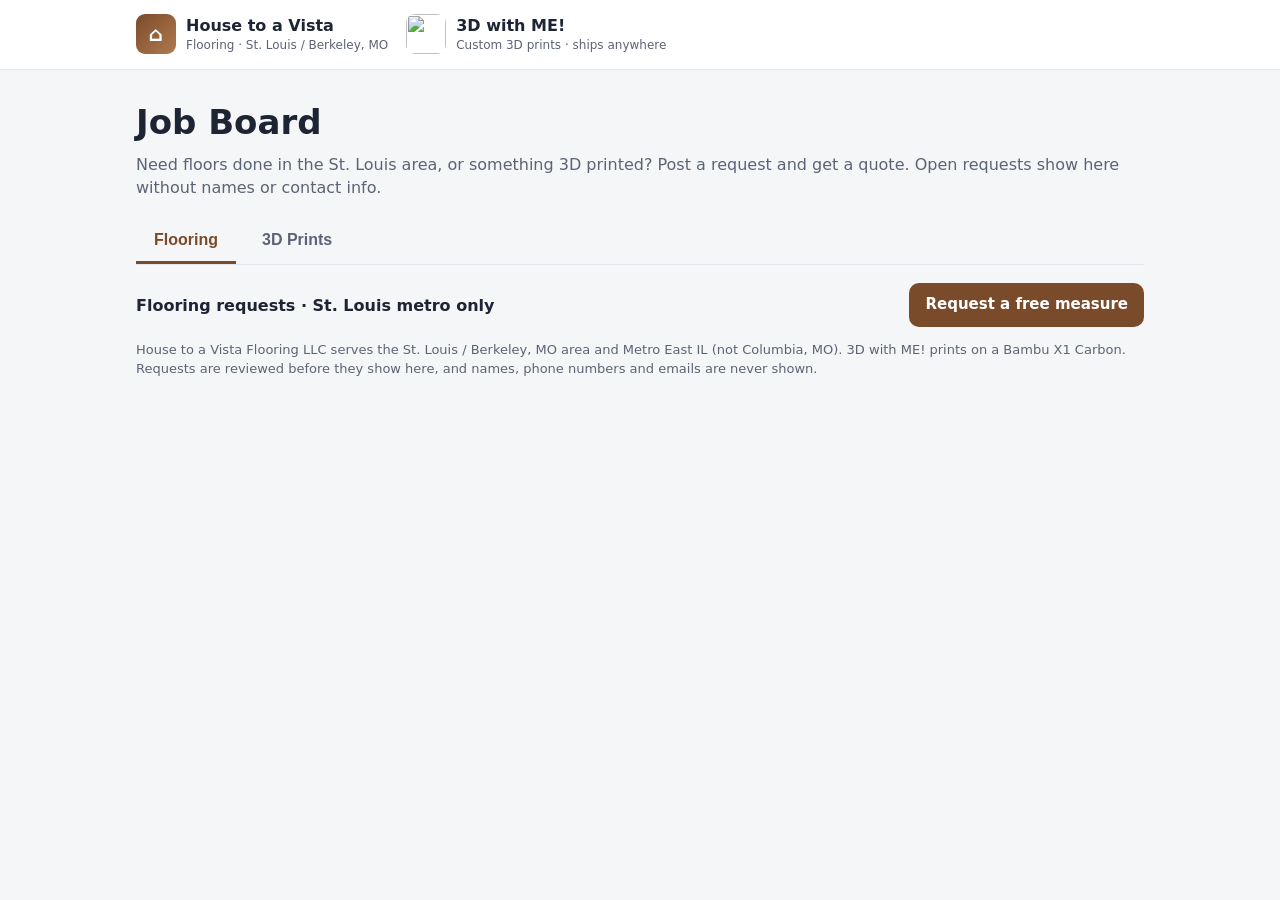
==== index.html @ 8a4352a4 "Add job board pages" ====
<!doctype html>
<html lang="en">
<head>
<meta charset="utf-8">
<meta name="viewport" content="width=device-width,initial-scale=1">
<title>Job Board | House to a Vista Flooring + 3D with ME!</title>
<meta name="description" content="Request flooring work in the St. Louis area or a custom 3D print. Open requests from House to a Vista Flooring and 3D with ME!">
<link rel="stylesheet" href="styles.css">
<link rel="icon" href="3dwithme-logo.svg">
</head>
<body>
<header class="site"><div class="wrap">
  <div class="brands">
    <a class="brand" href="flooring.html"><span class="mark floor">&#8962;</span><span>House to a Vista<small>Flooring · St. Louis / Berkeley, MO</small></span></a>
    <a class="brand" href="print.html"><img src="3dwithme-logo.svg" alt=""><span>3D with ME!<small>Custom 3D prints · ships anywhere</small></span></a>
  </div>
</div></header>

<main class="wrap">
  <h1>Job Board</h1>
  <p class="lede">Need floors done in the St. Louis area, or something 3D printed? Post a request and get a quote. Open requests show here without names or contact info.</p>

  <div class="tabs" role="tablist">
    <button class="tab t-floor" role="tab" id="tab-flooring" aria-controls="panel-flooring" aria-selected="true">Flooring</button>
    <button class="tab t-print" role="tab" id="tab-print" aria-controls="panel-print" aria-selected="false">3D Prints</button>
  </div>

  <section id="panel-flooring" role="tabpanel" aria-labelledby="tab-flooring">
    <div class="panel-head">
      <strong>Flooring requests · St. Louis metro only</strong>
      <a class="btn floor" href="flooring.html">Request a free measure</a>
    </div>
    <p class="note" id="note-flooring" hidden></p>
    <div class="grid" id="grid-flooring"></div>
  </section>

  <section id="panel-print" role="tabpanel" aria-labelledby="tab-print" hidden>
    <div class="panel-head">
      <strong>Custom 3D print requests · local pickup or shipped</strong>
      <a class="btn print" href="print.html">Request a custom print</a>
    </div>
    <p class="note" id="note-print" hidden></p>
    <div class="grid" id="grid-print"></div>
  </section>
</main>
<footer class="wrap">House to a Vista Flooring LLC serves the St. Louis / Berkeley, MO area and Metro East IL (not Columbia, MO). 3D with ME! prints on a Bambu X1 Carbon. Requests are reviewed before they show here, and names, phone numbers and emails are never shown.</footer>

<script src="config.js"></script>
<script src="board.js"></script>
</body>
</html>
---- styles.css ----
:root{--ink:#1d2433;--muted:#5b6475;--bg:#f5f6f8;--card:#fff;--line:#e3e6ec;
--floor:#7a4b2a;--floor2:#b07a4f;--print:#1a237e;--print2:#00bcd4;--radius:14px}
*{box-sizing:border-box}
body{margin:0;font-family:system-ui,-apple-system,"Segoe UI",Roboto,Arial,sans-serif;color:var(--ink);background:var(--bg);line-height:1.45}
a{color:inherit}
.wrap{max-width:1040px;margin:0 auto;padding:0 16px}
header.site{background:#fff;border-bottom:1px solid var(--line)}
header.site .wrap{display:flex;align-items:center;gap:14px;padding:14px 16px;flex-wrap:wrap}
.brand{display:flex;align-items:center;gap:10px;text-decoration:none;font-weight:800}
.brand img,.brand .mark{width:40px;height:40px;border-radius:9px}
.mark.floor{background:linear-gradient(135deg,var(--floor),var(--floor2));display:grid;place-items:center;color:#fff;font-size:20px}
.brand small{display:block;font-weight:500;color:var(--muted);font-size:12px}
.brands{display:flex;gap:18px;flex-wrap:wrap}
h1{font-size:clamp(24px,4vw,34px);margin:28px 0 6px}
.lede{color:var(--muted);margin:0 0 20px}
.tabs{display:flex;gap:8px;border-bottom:1px solid var(--line);margin-bottom:18px}
.tab{appearance:none;border:0;background:none;padding:12px 18px;font-size:16px;font-weight:700;color:var(--muted);cursor:pointer;border-bottom:3px solid transparent}
.tab[aria-selected=true].t-floor{color:var(--floor);border-color:var(--floor)}
.tab[aria-selected=true].t-print{color:var(--print);border-color:var(--print2)}
.panel-head{display:flex;justify-content:space-between;align-items:center;gap:12px;flex-wrap:wrap;margin-bottom:14px}
.btn{display:inline-block;text-decoration:none;font-weight:700;border:0;border-radius:10px;padding:11px 16px;cursor:pointer;font-size:15px}
.btn.floor{background:var(--floor);color:#fff}
.btn.print{background:var(--print);color:#fff}
.btn.ghost{background:#fff;border:1px solid var(--line);color:var(--ink)}
.grid{display:grid;grid-template-columns:repeat(auto-fill,minmax(250px,1fr));gap:16px}
.card{background:var(--card);border:1px solid var(--line);border-radius:var(--radius);overflow:hidden;display:flex;flex-direction:column}
.card .ph{aspect-ratio:16/10;background:#ddd center/cover no-repeat;position:relative;display:grid;place-items:center;font-size:44px;color:#fff}
.ph.floor{background-image:linear-gradient(135deg,var(--floor),var(--floor2))}
.ph.print{background-image:linear-gradient(135deg,var(--print),var(--print2))}
.badge{position:absolute;top:10px;left:10px;background:#ffd54f;color:#3b2f00;font-size:11px;font-weight:800;letter-spacing:.05em;text-transform:uppercase;padding:4px 8px;border-radius:6px}
.card .body{padding:14px;display:flex;flex-direction:column;gap:8px;flex:1}
.card h3{margin:0;font-size:17px}
.meta{display:flex;flex-wrap:wrap;gap:6px}
.chip{font-size:13px;background:#f0f2f6;border-radius:999px;padding:3px 10px;color:#323a4a}
.card .date{color:var(--muted);font-size:13px;margin-top:auto}
.card .btn{text-align:center;margin-top:6px}
.note{background:#fff8e1;border:1px solid #ffe08a;color:#5c4a00;border-radius:10px;padding:10px 14px;font-size:14px;margin:0 0 16px}
footer{color:var(--muted);font-size:13px;padding:30px 0 40px}
/* forms */
.formcard{background:#fff;border:1px solid var(--line);border-radius:var(--radius);padding:22px;margin:22px 0 40px}
.field{margin:0 0 18px}
.lbl{display:block;font-weight:700;margin-bottom:6px}
.hint{color:var(--muted);font-size:13px;font-weight:400}
input[type=text],input[type=tel],input[type=email],input[type=number],input[type=date],select,textarea{width:100%;font:inherit;padding:11px 12px;border:1px solid #cfd4dd;border-radius:10px;background:#fff}
textarea{min-height:90px}
input:focus,select:focus,textarea:focus{outline:2px solid #8ab4f8;border-color:transparent}
.choices{display:flex;flex-wrap:wrap;gap:8px}
.choices label{display:flex;align-items:center;gap:8px;border:1px solid #cfd4dd;border-radius:10px;padding:9px 12px;cursor:pointer;background:#fff}
.choices input{accent-color:var(--floor)}
.print-form .choices input{accent-color:var(--print)}
.row2{display:grid;grid-template-columns:1fr 1fr;gap:14px}
@media(max-width:560px){.row2{grid-template-columns:1fr}}
.err{color:#b3261e;font-size:13px;margin-top:6px;display:none}
.field.bad .err{display:block}
.field.bad input,.field.bad select,.field.bad textarea{border-color:#b3261e}
.closing{background:#f3ece6;border-radius:10px;padding:12px 14px;font-weight:700;margin:6px 0 18px}
.print-form .closing{background:#e7f8fb}
.hp{position:absolute;left:-9999px;width:1px;height:1px;overflow:hidden}
.thanks{text-align:center;padding:30px 10px}
.thanks h2{margin:0 0 8px}
.previews{display:flex;gap:8px;flex-wrap:wrap;margin-top:8px}
.previews span{font-size:12px;background:#f0f2f6;border-radius:8px;padding:4px 8px}
.status{margin-top:10px;font-size:14px}
/* step-by-step form */
fieldset.step{border:0;margin:0;padding:0;min-width:0}
fieldset.step legend{font-size:20px;font-weight:800;margin:0 0 14px;padding:0}
.progress{margin:0 0 18px}
.progress-text{font-size:13px;color:var(--muted);font-weight:600;margin-bottom:6px}
.bar{height:6px;background:#eee4dc;border-radius:99px;overflow:hidden}
.bar span{display:block;height:100%;background:var(--floor);transition:width .25s}
.stepnav{display:flex;justify-content:space-between;gap:10px;margin-top:14px;padding-top:12px;border-top:1px solid var(--line)}
.stepnav .btn{flex:1;max-width:60%}
.stepnav .btn.ghost{flex:0 0 auto}
.choices label{min-height:44px}
.choices label:has(input:checked){border-color:var(--floor);background:#f6eee8;font-weight:600}
.print-form .choices label:has(input:checked){border-color:var(--print);background:#e8eaf8}
.choices.numrow{align-items:center}
.choices.numrow input[type=number]{width:140px}
.softnote{background:#eef6ff;border:1px solid #c7defa;color:#1f3b5c;border-radius:10px;padding:10px 14px;font-size:14px;margin:-6px 0 18px}
.checklist{margin:4px 0 12px;padding-left:20px;color:#323a4a;font-size:14px}
.checklist li{margin:3px 0}
.field > .hint{display:block;margin-top:6px}
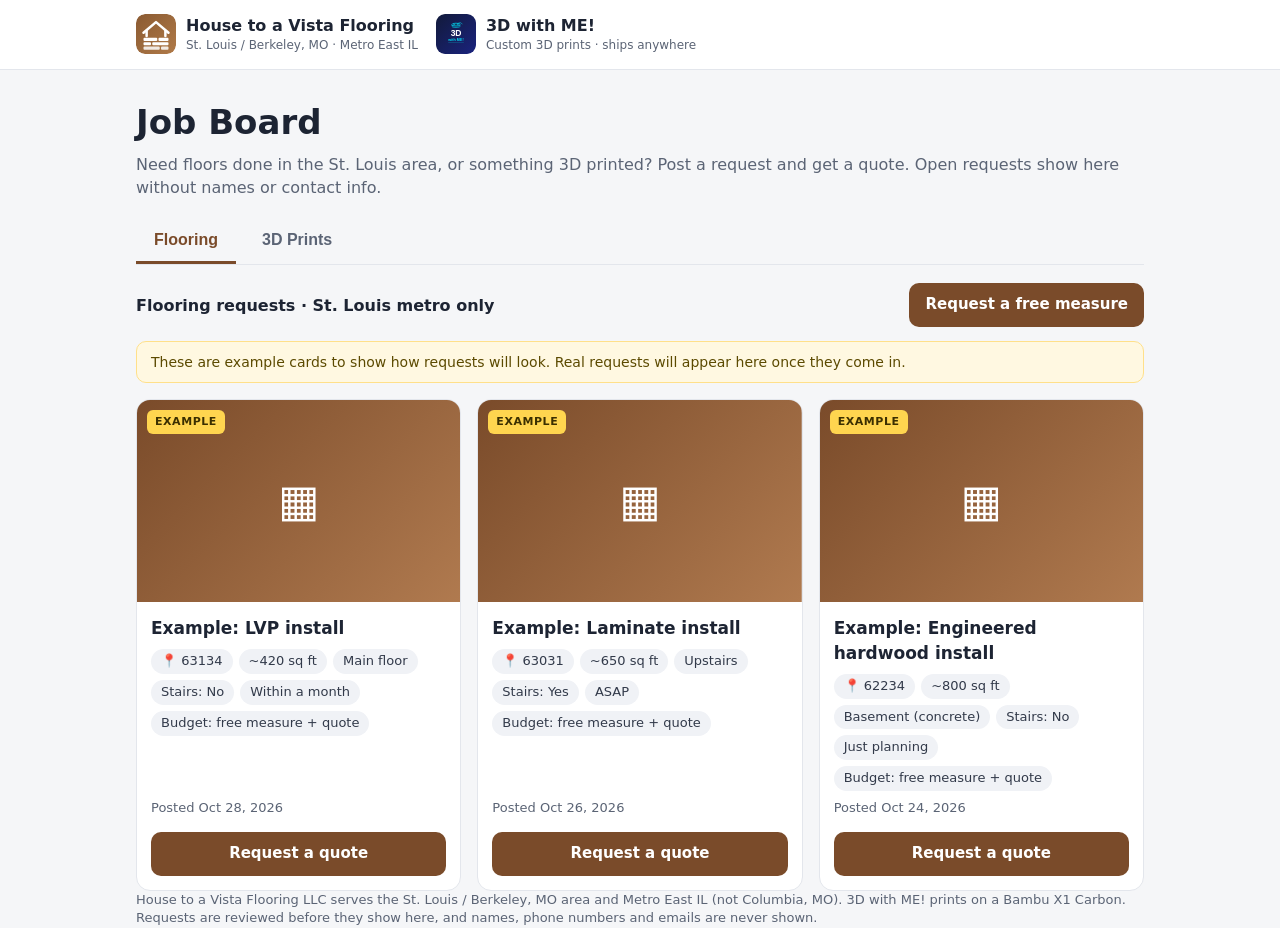
==== commit e028ad8a: "Flooring page: House to a Vista only header + new logo/favicon; board shows both brands evenly" ====
--- a/index.html
+++ b/index.html
@@ -11,7 +11,7 @@
 <body>
 <header class="site"><div class="wrap">
   <div class="brands">
-    <a class="brand" href="flooring.html"><span class="mark floor">&#8962;</span><span>House to a Vista<small>Flooring · St. Louis / Berkeley, MO</small></span></a>
+    <a class="brand" href="flooring.html"><img src="house-to-a-vista-logo.svg" alt=""><span>House to a Vista Flooring<small>St. Louis / Berkeley, MO · Metro East IL</small></span></a>
     <a class="brand" href="print.html"><img src="3dwithme-logo.svg" alt=""><span>3D with ME!<small>Custom 3D prints · ships anywhere</small></span></a>
   </div>
 </div></header>
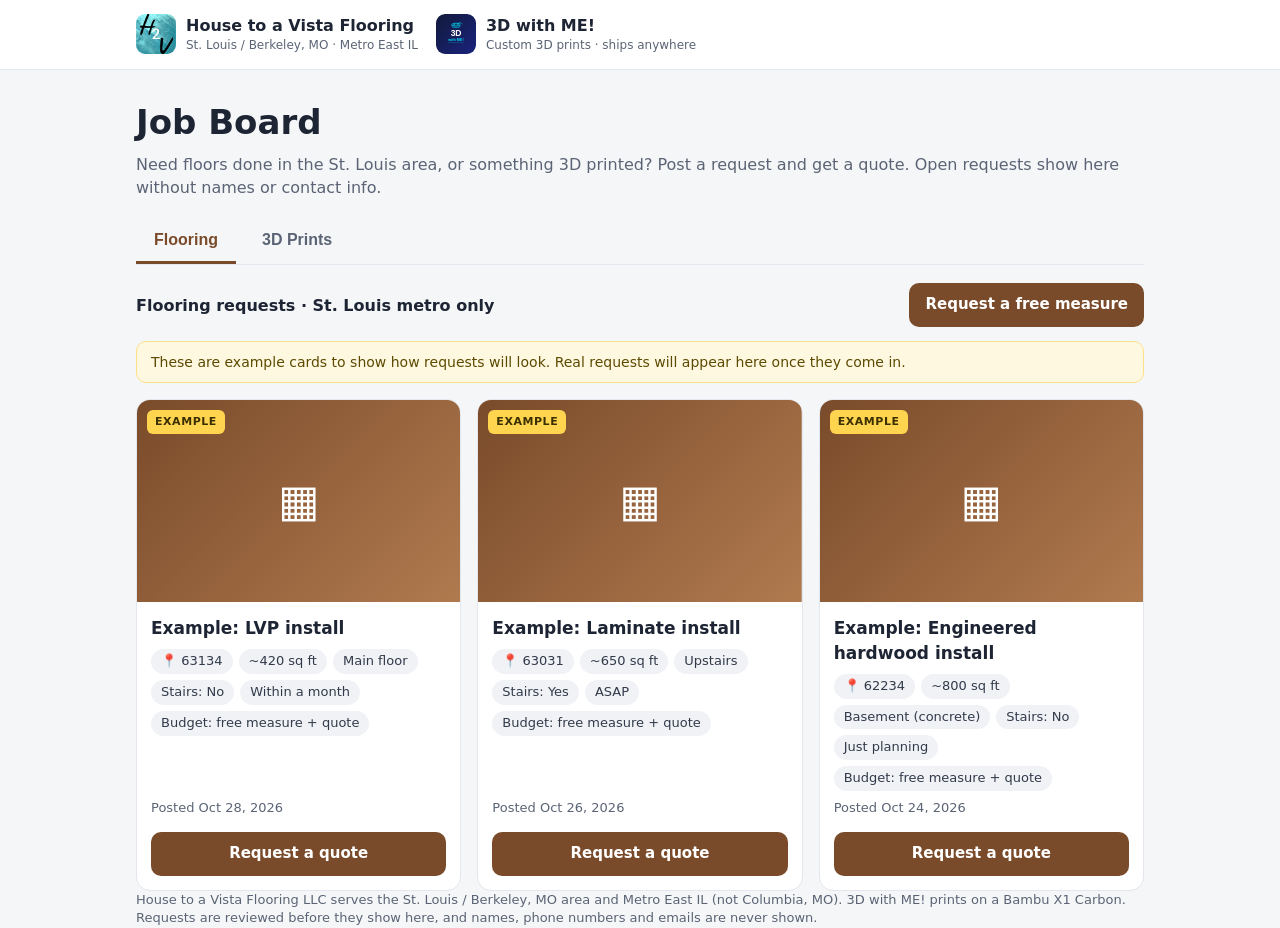
==== commit 4bb85b2d: "Use real House to a Vista (H2V) logo: header on flooring, board, and print pages + flooring favicon" ====
--- a/index.html
+++ b/index.html
@@ -11,7 +11,7 @@
 <body>
 <header class="site"><div class="wrap">
   <div class="brands">
-    <a class="brand" href="flooring.html"><img src="house-to-a-vista-logo.svg" alt=""><span>House to a Vista Flooring<small>St. Louis / Berkeley, MO · Metro East IL</small></span></a>
+    <a class="brand" href="flooring.html"><img src="h2v-logo.svg" alt="House to a Vista logo"><span>House to a Vista Flooring<small>St. Louis / Berkeley, MO · Metro East IL</small></span></a>
     <a class="brand" href="print.html"><img src="3dwithme-logo.svg" alt=""><span>3D with ME!<small>Custom 3D prints · ships anywhere</small></span></a>
   </div>
 </div></header>
